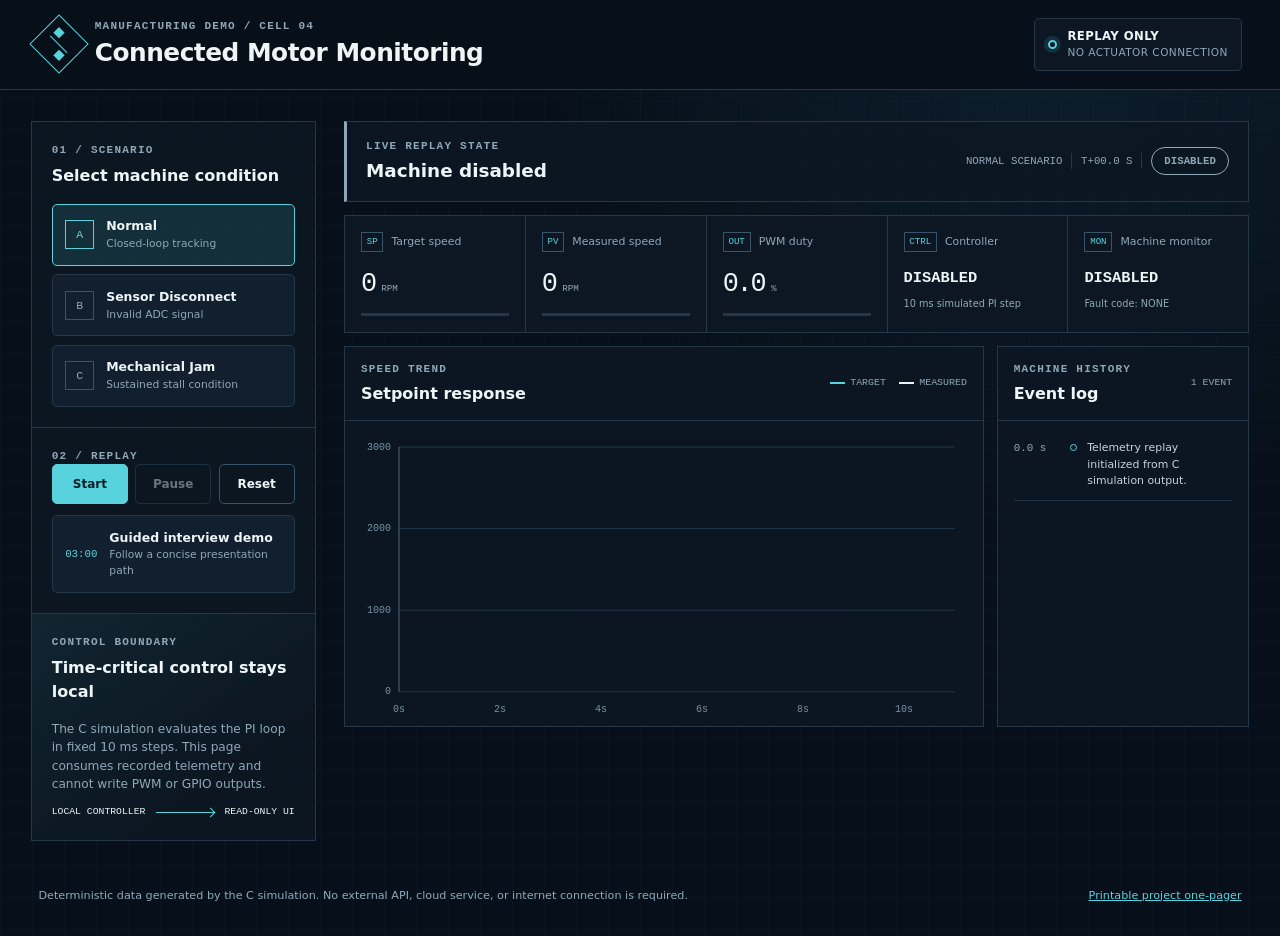
==== docs/index.html @ 9598fbf3 "init branch" ====
<!doctype html>
<html lang="en">
<head>
  <meta charset="utf-8">
  <meta name="viewport" content="width=device-width, initial-scale=1">
  <meta name="description" content="A deterministic operator dashboard for a simulated connected motor monitoring demo.">
  <title>Connected Motor Monitoring &amp; Operator Assistance Demo</title>
  <link rel="icon" href="data:,">
  <link rel="stylesheet" href="styles.css">
</head>
<body>
  <a class="skip-link" href="#dashboard">Skip to dashboard</a>

  <header class="topbar">
    <div class="brand">
      <span class="brand-mark" aria-hidden="true"><span></span></span>
      <div>
        <p class="eyebrow">Manufacturing demo / Cell 04</p>
        <h1>Connected Motor Monitoring</h1>
      </div>
    </div>
    <div class="boundary-badge">
      <span class="boundary-dot" aria-hidden="true"></span>
      <span><strong>Replay only</strong>No actuator connection</span>
    </div>
  </header>

  <main id="dashboard" class="workspace">
    <aside class="control-rail" aria-label="Demo controls">
      <section class="rail-section">
        <p class="section-number">01 / Scenario</p>
        <h2>Select machine condition</h2>
        <div class="scenario-list" role="group" aria-label="Telemetry scenario">
          <button class="scenario-button is-selected" type="button" data-scenario="normal" aria-pressed="true">
            <span class="scenario-index">A</span>
            <span><strong>Normal</strong><small>Closed-loop tracking</small></span>
          </button>
          <button class="scenario-button" type="button" data-scenario="sensor-disconnect" aria-pressed="false">
            <span class="scenario-index">B</span>
            <span><strong>Sensor Disconnect</strong><small>Invalid ADC signal</small></span>
          </button>
          <button class="scenario-button" type="button" data-scenario="mechanical-jam" aria-pressed="false">
            <span class="scenario-index">C</span>
            <span><strong>Mechanical Jam</strong><small>Sustained stall condition</small></span>
          </button>
        </div>
      </section>

      <section class="rail-section">
        <p class="section-number">02 / Replay</p>
        <div class="transport" role="group" aria-label="Replay controls">
          <button id="start-button" class="primary-control" type="button">Start</button>
          <button id="pause-button" type="button" disabled>Pause</button>
          <button id="reset-button" type="button">Reset</button>
        </div>
        <button id="guided-button" class="guided-button" type="button" aria-pressed="false">
          <span class="guide-symbol" aria-hidden="true">03:00</span>
          <span><strong>Guided interview demo</strong><small>Follow a concise presentation path</small></span>
        </button>
      </section>

      <section class="boundary-card" aria-labelledby="control-boundary-title">
        <p class="section-number">Control boundary</p>
        <h2 id="control-boundary-title">Time-critical control stays local</h2>
        <p>The C simulation evaluates the PI loop in fixed 10 ms steps. This page consumes recorded telemetry and cannot write PWM or GPIO outputs.</p>
        <div class="boundary-flow" aria-label="Local control sends read-only telemetry to this dashboard">
          <span>Local controller</span><i aria-hidden="true"></i><span>Read-only UI</span>
        </div>
      </section>
    </aside>

    <div class="dashboard-column">
      <section id="load-error" class="load-error" role="alert" hidden></section>

      <section id="guided-banner" class="guided-banner" aria-live="polite" hidden>
        <span id="guided-step">Step 1 of 4</span>
        <p id="guided-copy">Establish the boundary between local control and supervisory monitoring.</p>
      </section>

      <section class="status-strip" aria-labelledby="machine-summary">
        <div>
          <p class="eyebrow">Live replay state</p>
          <h2 id="machine-summary">Machine disabled</h2>
        </div>
        <div class="status-meta">
          <span id="scenario-label">Normal scenario</span>
          <span id="simulation-time">T+00.0 s</span>
          <span id="machine-state-badge" class="state-badge state-disabled">Disabled</span>
        </div>
      </section>

      <section class="metric-grid" aria-label="Current telemetry">
        <article class="metric-card target-card">
          <div class="metric-heading"><span>SP</span><p>Target speed</p></div>
          <p class="metric-value"><strong id="target-value">0</strong><span>RPM</span></p>
          <div class="metric-track"><i id="target-bar"></i></div>
        </article>
        <article class="metric-card measured-card">
          <div class="metric-heading"><span>PV</span><p>Measured speed</p></div>
          <p class="metric-value"><strong id="measured-value">0</strong><span>RPM</span></p>
          <div class="metric-track"><i id="measured-bar"></i></div>
        </article>
        <article class="metric-card pwm-card">
          <div class="metric-heading"><span>OUT</span><p>PWM duty</p></div>
          <p class="metric-value"><strong id="pwm-value">0.0</strong><span>%</span></p>
          <div class="metric-track"><i id="pwm-bar"></i></div>
        </article>
        <article class="metric-card text-metric">
          <div class="metric-heading"><span>CTRL</span><p>Controller</p></div>
          <p id="controller-value" class="state-value">Disabled</p>
          <small>10 ms simulated PI step</small>
        </article>
        <article class="metric-card text-metric">
          <div class="metric-heading"><span>MON</span><p>Machine monitor</p></div>
          <p id="monitor-value" class="state-value">Disabled</p>
          <small id="fault-code-value">Fault code: NONE</small>
        </article>
      </section>

      <div class="monitoring-grid">
        <section class="panel chart-panel" aria-labelledby="chart-title">
          <div class="panel-header">
            <div>
              <p class="section-number">Speed trend</p>
              <h2 id="chart-title">Setpoint response</h2>
            </div>
            <div class="legend" aria-label="Chart legend">
              <span><i class="legend-target"></i>Target</span>
              <span><i class="legend-measured"></i>Measured</span>
            </div>
          </div>
          <div class="chart-wrap">
            <canvas id="rpm-chart" role="img" aria-labelledby="chart-title" aria-describedby="chart-summary"></canvas>
          </div>
          <p id="chart-summary" class="sr-only">Target and measured motor speed over simulation time.</p>
        </section>

        <section class="panel event-panel" aria-labelledby="event-title">
          <div class="panel-header">
            <div>
              <p class="section-number">Machine history</p>
              <h2 id="event-title">Event log</h2>
            </div>
            <span class="event-count" id="event-count">0 events</span>
          </div>
          <ol id="event-log" class="event-log" aria-live="polite"></ol>
        </section>
      </div>

      <section id="fault-panel" class="fault-panel" aria-labelledby="fault-title" hidden>
        <div class="fault-heading">
          <div class="fault-icon" aria-hidden="true"><span>!</span></div>
          <div>
            <p class="section-number">Operator assistance required</p>
            <h2 id="fault-title">Fault detected</h2>
            <p id="fault-message">Review the machine condition before taking action.</p>
          </div>
          <span id="fault-code-badge" class="fault-code">FAULT</span>
        </div>

        <div class="assistance-grid">
          <section class="workflow" aria-labelledby="workflow-title">
            <p class="section-number">Approved response</p>
            <h3 id="workflow-title">Safe operator workflow</h3>
            <ol id="workflow-steps">
              <li>Confirm that the machine is in a safe state.</li>
              <li>Inspect the indicated connection or physical obstruction.</li>
              <li>Check the displayed telemetry and fault code.</li>
              <li>Record the operator's observation.</li>
              <li>Escalate to maintenance if the issue cannot be cleared safely.</li>
            </ol>
            <label for="operator-note">Operator observation</label>
            <textarea id="operator-note" rows="3" placeholder="Record what was observed. This demo does not persist data."></textarea>
            <button id="record-note-button" type="button">Record in event log</button>
          </section>

          <section class="assistant-card" aria-labelledby="assistant-title">
            <div class="assistant-label"><span>SIM</span>Simulated AI-assistant response</div>
            <h3 id="assistant-title">Advisory only</h3>
            <p id="assistant-response">A deterministic sample response will appear for the active fault.</p>
            <div class="source-box">
              <p>Approved sample sources</p>
              <ul id="assistant-sources"></ul>
            </div>
            <details>
              <summary>Production guardrails</summary>
              <ul>
                <li>Read-only telemetry access</li>
                <li>Approved documentation only</li>
                <li>No direct actuator control</li>
                <li>Visible source references</li>
                <li>Uncertainty disclosure</li>
                <li>Human confirmation before action</li>
                <li>Logged recommendations and decisions</li>
              </ul>
            </details>
            <p class="assistant-disclaimer">This is a rules-based mock, not a language-model integration. It cannot control the motor.</p>
          </section>
        </div>
      </section>
    </div>
  </main>

  <footer>
    <p>Deterministic data generated by the C simulation. No external API, cloud service, or internet connection is required.</p>
    <a href="portfolio-one-pager.html">Printable project one-pager</a>
  </footer>

  <script src="dashboard.js"></script>
</body>
</html>
---- docs/styles.css ----
:root {
  color-scheme: dark;
  --bg: #07101a;
  --surface: #0c1723;
  --surface-raised: #111f2e;
  --surface-soft: #132536;
  --line: #24384a;
  --line-bright: #38546b;
  --text: #edf5f7;
  --muted: #91a7b8;
  --cyan: #58d3dd;
  --cyan-soft: rgba(88, 211, 221, 0.13);
  --blue: #5e8eff;
  --green: #61d095;
  --amber: #f0b653;
  --red: #ff6b6b;
  --red-soft: rgba(255, 107, 107, 0.12);
  --radius: 5px;
  --mono: "IBM Plex Mono", "Cascadia Code", "SFMono-Regular", Consolas, monospace;
  --sans: Inter, ui-sans-serif, system-ui, -apple-system, BlinkMacSystemFont, "Segoe UI", sans-serif;
}

* {
  box-sizing: border-box;
}

html {
  min-width: 320px;
  background: var(--bg);
}

body {
  min-height: 100vh;
  margin: 0;
  color: var(--text);
  background:
    linear-gradient(rgba(56, 84, 107, 0.06) 1px, transparent 1px),
    linear-gradient(90deg, rgba(56, 84, 107, 0.06) 1px, transparent 1px),
    radial-gradient(circle at 82% 0%, rgba(44, 104, 135, 0.16), transparent 32rem),
    var(--bg);
  background-size: 32px 32px, 32px 32px, auto, auto;
  font-family: var(--sans);
  line-height: 1.5;
}

button,
textarea {
  font: inherit;
}

button {
  color: inherit;
}

button:focus-visible,
a:focus-visible,
textarea:focus-visible,
summary:focus-visible {
  outline: 2px solid var(--cyan);
  outline-offset: 3px;
}

button:disabled {
  cursor: not-allowed;
  opacity: 0.42;
}

a {
  color: var(--cyan);
}

.skip-link {
  position: fixed;
  z-index: 20;
  top: 1rem;
  left: 1rem;
  padding: 0.65rem 0.9rem;
  border-radius: var(--radius);
  background: var(--text);
  color: var(--bg);
  transform: translateY(-160%);
}

.skip-link:focus {
  transform: translateY(0);
}

.topbar {
  display: flex;
  align-items: center;
  justify-content: space-between;
  min-height: 88px;
  padding: 1.1rem clamp(1rem, 3vw, 3rem);
  border-bottom: 1px solid var(--line);
  background: rgba(7, 16, 26, 0.92);
}

.brand,
.boundary-badge,
.status-meta,
.metric-heading,
.panel-header,
.legend,
.fault-heading,
.assistant-label,
.boundary-flow {
  display: flex;
  align-items: center;
}

.brand {
  gap: 0.9rem;
}

.brand-mark {
  position: relative;
  width: 42px;
  height: 42px;
  border: 1px solid var(--cyan);
  transform: rotate(45deg);
}

.brand-mark::before,
.brand-mark::after,
.brand-mark span {
  position: absolute;
  content: "";
  background: var(--cyan);
}

.brand-mark::before {
  top: 8px;
  left: 8px;
  width: 8px;
  height: 8px;
}

.brand-mark::after {
  right: 8px;
  bottom: 8px;
  width: 8px;
  height: 8px;
}

.brand-mark span {
  top: 20px;
  left: 8px;
  width: 24px;
  height: 1px;
}

.eyebrow,
.section-number {
  margin: 0;
  color: var(--muted);
  font-family: var(--mono);
  font-size: 0.69rem;
  font-weight: 700;
  letter-spacing: 0.11em;
  text-transform: uppercase;
}

h1,
h2,
h3,
p {
  margin-top: 0;
}

h1 {
  margin-bottom: 0;
  font-size: clamp(1.15rem, 2vw, 1.55rem);
  font-weight: 620;
  letter-spacing: -0.02em;
}

h2 {
  margin-bottom: 0;
  font-size: 1rem;
  font-weight: 620;
}

h3 {
  margin-bottom: 0.75rem;
  font-size: 0.95rem;
}

.boundary-badge {
  gap: 0.65rem;
  padding: 0.55rem 0.8rem;
  border: 1px solid var(--line);
  border-radius: var(--radius);
  background: var(--surface);
}

.boundary-badge span:last-child {
  display: grid;
  color: var(--muted);
  font-size: 0.66rem;
  letter-spacing: 0.04em;
  text-transform: uppercase;
}

.boundary-badge strong {
  color: var(--text);
  font-size: 0.73rem;
}

.boundary-dot {
  width: 9px;
  height: 9px;
  border: 2px solid var(--cyan);
  border-radius: 50%;
  box-shadow: 0 0 0 4px var(--cyan-soft);
}

.workspace {
  display: grid;
  grid-template-columns: minmax(245px, 285px) minmax(0, 1fr);
  gap: clamp(1rem, 2.2vw, 2.2rem);
  width: min(1680px, 100%);
  margin: 0 auto;
  padding: clamp(1rem, 2.4vw, 2.4rem);
}

.control-rail {
  align-self: start;
  border: 1px solid var(--line);
  background: rgba(12, 23, 35, 0.88);
}

.rail-section,
.boundary-card {
  padding: 1.25rem;
}

.rail-section + .rail-section,
.boundary-card {
  border-top: 1px solid var(--line);
}

.rail-section h2,
.boundary-card h2 {
  margin-top: 0.35rem;
  margin-bottom: 1rem;
}

.scenario-list {
  display: grid;
  gap: 0.55rem;
}

.scenario-button,
.guided-button {
  display: flex;
  width: 100%;
  align-items: center;
  gap: 0.75rem;
  padding: 0.78rem;
  border: 1px solid var(--line);
  border-radius: var(--radius);
  background: var(--surface-raised);
  text-align: left;
  cursor: pointer;
}

.scenario-button:hover,
.guided-button:hover {
  border-color: var(--line-bright);
  background: var(--surface-soft);
}

.scenario-button.is-selected {
  border-color: var(--cyan);
  background: var(--cyan-soft);
}

.scenario-index {
  display: grid;
  flex: 0 0 29px;
  width: 29px;
  height: 29px;
  place-items: center;
  border: 1px solid var(--line-bright);
  color: var(--muted);
  font-family: var(--mono);
  font-size: 0.72rem;
}

.is-selected .scenario-index {
  border-color: var(--cyan);
  color: var(--cyan);
}

.scenario-button span:last-child,
.guided-button span:last-child {
  display: grid;
}

.scenario-button strong,
.guided-button strong {
  font-size: 0.78rem;
}

.scenario-button small,
.guided-button small {
  color: var(--muted);
  font-size: 0.67rem;
}

.transport {
  display: grid;
  grid-template-columns: repeat(3, 1fr);
  gap: 0.45rem;
}

.transport button,
#record-note-button {
  padding: 0.62rem 0.35rem;
  border: 1px solid var(--line-bright);
  border-radius: var(--radius);
  background: transparent;
  font-size: 0.75rem;
  font-weight: 700;
  cursor: pointer;
}

.transport .primary-control,
#record-note-button {
  border-color: var(--cyan);
  background: var(--cyan);
  color: #052027;
}

.guided-button {
  margin-top: 0.7rem;
}

.guided-button[aria-pressed="true"] {
  border-color: var(--blue);
  background: rgba(94, 142, 255, 0.13);
}

.guide-symbol {
  color: var(--cyan);
  font-family: var(--mono);
  font-size: 0.67rem;
}

.boundary-card {
  background: linear-gradient(145deg, rgba(88, 211, 221, 0.08), transparent 70%);
}

.boundary-card p:not(.section-number) {
  color: var(--muted);
  font-size: 0.76rem;
}

.boundary-flow {
  justify-content: space-between;
  color: var(--text);
  font-family: var(--mono);
  font-size: 0.61rem;
  text-transform: uppercase;
}

.boundary-flow i {
  position: relative;
  flex: 1;
  height: 1px;
  margin: 0 0.65rem;
  background: var(--cyan);
}

.boundary-flow i::after {
  position: absolute;
  top: -3px;
  right: 0;
  width: 6px;
  height: 6px;
  border-top: 1px solid var(--cyan);
  border-right: 1px solid var(--cyan);
  content: "";
  transform: rotate(45deg);
}

.dashboard-column {
  min-width: 0;
}

.load-error,
.guided-banner {
  margin-bottom: 0.8rem;
  padding: 0.85rem 1rem;
  border: 1px solid var(--red);
  border-radius: var(--radius);
  background: var(--red-soft);
  color: #ffd6d6;
  font-size: 0.8rem;
}

.guided-banner {
  display: flex;
  align-items: center;
  gap: 1rem;
  border-color: var(--blue);
  background: rgba(94, 142, 255, 0.12);
  color: var(--text);
}

.guided-banner[hidden] {
  display: none;
}

.guided-banner span {
  flex: 0 0 auto;
  color: #aebfff;
  font-family: var(--mono);
  font-size: 0.68rem;
  font-weight: 700;
  letter-spacing: 0.08em;
  text-transform: uppercase;
}

.guided-banner p {
  margin-bottom: 0;
  font-size: 0.82rem;
}

.status-strip {
  display: flex;
  min-height: 72px;
  align-items: center;
  justify-content: space-between;
  gap: 1rem;
  padding: 1rem 1.2rem;
  border: 1px solid var(--line);
  border-left: 3px solid var(--muted);
  background: rgba(12, 23, 35, 0.9);
}

.status-strip h2 {
  margin-top: 0.2rem;
  font-size: 1.15rem;
}

.status-strip.is-running {
  border-left-color: var(--green);
}

.status-strip.is-warning {
  border-left-color: var(--amber);
}

.status-strip.is-fault {
  border-left-color: var(--red);
}

.status-meta {
  flex-wrap: wrap;
  justify-content: flex-end;
  gap: 0.55rem;
  color: var(--muted);
  font-family: var(--mono);
  font-size: 0.67rem;
  text-transform: uppercase;
}

.status-meta > span:not(.state-badge) {
  padding-right: 0.55rem;
  border-right: 1px solid var(--line);
}

.state-badge {
  min-width: 78px;
  padding: 0.32rem 0.5rem;
  border: 1px solid currentColor;
  border-radius: 20px;
  text-align: center;
  font-weight: 700;
}

.state-disabled {
  color: var(--muted);
}

.state-running {
  color: var(--green);
}

.state-warning {
  color: var(--amber);
}

.state-fault {
  color: var(--red);
}

.metric-grid {
  display: grid;
  grid-template-columns: repeat(5, minmax(0, 1fr));
  gap: 1px;
  margin-top: 0.8rem;
  border: 1px solid var(--line);
  background: var(--line);
}

.metric-card {
  min-width: 0;
  padding: 1rem;
  background: var(--surface);
}

.metric-heading {
  gap: 0.5rem;
}

.metric-heading > span {
  padding: 0.15rem 0.3rem;
  border: 1px solid var(--line-bright);
  color: var(--cyan);
  font-family: var(--mono);
  font-size: 0.57rem;
}

.metric-heading p {
  overflow: hidden;
  margin-bottom: 0;
  color: var(--muted);
  font-size: 0.68rem;
  text-overflow: ellipsis;
  white-space: nowrap;
}

.metric-value {
  display: flex;
  align-items: baseline;
  gap: 0.4rem;
  margin: 0.72rem 0 0.55rem;
}

.metric-value strong {
  font-family: var(--mono);
  font-size: clamp(1.4rem, 2.1vw, 2rem);
  font-weight: 500;
  letter-spacing: -0.08em;
}

.metric-value span {
  color: var(--muted);
  font-family: var(--mono);
  font-size: 0.58rem;
}

.metric-track {
  overflow: hidden;
  width: 100%;
  height: 3px;
  background: var(--line);
}

.metric-track i {
  display: block;
  width: 0;
  height: 100%;
  background: var(--cyan);
  transition: width 80ms linear;
}

.measured-card .metric-track i {
  background: var(--text);
}

.pwm-card .metric-track i {
  background: var(--blue);
}

.state-value {
  overflow: hidden;
  margin: 0.9rem 0 0.45rem;
  font-family: var(--mono);
  font-size: clamp(0.82rem, 1.2vw, 1.05rem);
  font-weight: 700;
  text-overflow: ellipsis;
  text-transform: uppercase;
  white-space: nowrap;
}

.text-metric small {
  display: block;
  overflow: hidden;
  color: var(--muted);
  font-size: 0.61rem;
  text-overflow: ellipsis;
  white-space: nowrap;
}

.monitoring-grid {
  display: grid;
  grid-template-columns: minmax(0, 1.9fr) minmax(250px, 0.75fr);
  gap: 0.8rem;
  margin-top: 0.8rem;
}

.panel {
  min-width: 0;
  border: 1px solid var(--line);
  background: rgba(12, 23, 35, 0.9);
}

.panel-header {
  min-height: 69px;
  justify-content: space-between;
  gap: 1rem;
  padding: 0.9rem 1rem;
  border-bottom: 1px solid var(--line);
}

.panel-header h2 {
  margin-top: 0.25rem;
}

.legend {
  gap: 0.8rem;
  color: var(--muted);
  font-family: var(--mono);
  font-size: 0.62rem;
  text-transform: uppercase;
}

.legend span {
  display: flex;
  align-items: center;
  gap: 0.35rem;
}

.legend i {
  width: 15px;
  height: 2px;
}

.legend-target {
  background: var(--cyan);
}

.legend-measured {
  background: var(--text);
}

.chart-wrap {
  height: 305px;
  padding: 0.8rem 0.8rem 0.4rem 0.35rem;
}

#rpm-chart {
  display: block;
  width: 100%;
  height: 100%;
}

.event-count {
  color: var(--muted);
  font-family: var(--mono);
  font-size: 0.62rem;
  text-transform: uppercase;
}

.event-log {
  overflow-y: auto;
  height: 305px;
  margin: 0;
  padding: 0.55rem 1rem;
  list-style: none;
  scrollbar-color: var(--line-bright) transparent;
}

.event-log li {
  display: grid;
  grid-template-columns: 48px 8px minmax(0, 1fr);
  gap: 0.55rem;
  padding: 0.65rem 0;
  border-bottom: 1px solid rgba(56, 84, 107, 0.45);
  color: #c6d4de;
  font-size: 0.68rem;
}

.event-log time {
  color: var(--muted);
  font-family: var(--mono);
}

.event-marker {
  width: 7px;
  height: 7px;
  margin-top: 0.25rem;
  border: 1px solid var(--cyan);
  border-radius: 50%;
}

.event-warning .event-marker {
  border-color: var(--amber);
  background: var(--amber);
}

.event-fault .event-marker {
  border-color: var(--red);
  background: var(--red);
  box-shadow: 0 0 0 3px var(--red-soft);
}

.fault-panel {
  margin-top: 0.8rem;
  border: 1px solid var(--red);
  background: rgba(23, 20, 27, 0.96);
}

.fault-heading {
  gap: 1rem;
  padding: 1.1rem 1.2rem;
  border-bottom: 1px solid rgba(255, 107, 107, 0.35);
  background: var(--red-soft);
}

.fault-heading > div:nth-child(2) {
  flex: 1;
}

.fault-heading h2 {
  margin: 0.22rem 0;
  font-size: 1.2rem;
}

.fault-heading p:last-child {
  margin-bottom: 0;
  color: #d9bec1;
  font-size: 0.78rem;
}

.fault-icon {
  display: grid;
  flex: 0 0 38px;
  width: 38px;
  height: 38px;
  place-items: center;
  border: 1px solid var(--red);
  color: var(--red);
  font-family: var(--mono);
  font-size: 1.2rem;
  font-weight: 800;
  transform: rotate(45deg);
}

.fault-icon span {
  display: block;
  transform: rotate(-45deg);
}

.fault-code {
  padding: 0.35rem 0.55rem;
  border: 1px solid var(--red);
  color: var(--red);
  font-family: var(--mono);
  font-size: 0.64rem;
}

.assistance-grid {
  display: grid;
  grid-template-columns: 1fr 1fr;
}

.workflow,
.assistant-card {
  min-width: 0;
  padding: 1.25rem;
}

.assistant-card {
  border-left: 1px solid var(--line);
  background: linear-gradient(145deg, rgba(94, 142, 255, 0.07), transparent 60%);
}

.workflow h3,
.assistant-card h3 {
  margin-top: 0.3rem;
}

.workflow ol {
  padding-left: 1.3rem;
  color: #cbd5dc;
  font-size: 0.77rem;
}

.workflow li {
  margin-bottom: 0.4rem;
  padding-left: 0.25rem;
}

.workflow label {
  display: block;
  margin: 1rem 0 0.4rem;
  color: var(--muted);
  font-size: 0.69rem;
  font-weight: 700;
  text-transform: uppercase;
}

.workflow textarea {
  display: block;
  width: 100%;
  resize: vertical;
  border: 1px solid var(--line-bright);
  border-radius: var(--radius);
  background: var(--bg);
  color: var(--text);
  font-size: 0.75rem;
}

#record-note-button {
  margin-top: 0.55rem;
  padding-right: 0.8rem;
  padding-left: 0.8rem;
}

.assistant-label {
  gap: 0.5rem;
  color: #b7c6ff;
  font-family: var(--mono);
  font-size: 0.65rem;
  font-weight: 700;
  letter-spacing: 0.06em;
  text-transform: uppercase;
}

.assistant-label span {
  padding: 0.15rem 0.3rem;
  border: 1px solid var(--blue);
  color: #aebfff;
}

#assistant-response {
  color: #cfdae3;
  font-size: 0.79rem;
}

.source-box {
  margin: 1rem 0;
  padding: 0.75rem;
  border-left: 2px solid var(--blue);
  background: rgba(94, 142, 255, 0.08);
}

.source-box p {
  margin-bottom: 0.35rem;
  color: #aebfff;
  font-family: var(--mono);
  font-size: 0.62rem;
  font-weight: 700;
  text-transform: uppercase;
}

.source-box ul,
.assistant-card details ul {
  margin: 0;
  padding-left: 1.15rem;
  color: var(--muted);
  font-size: 0.7rem;
}

.assistant-card details {
  border-top: 1px solid var(--line);
  border-bottom: 1px solid var(--line);
  padding: 0.7rem 0;
  color: var(--muted);
  font-size: 0.72rem;
}

.assistant-card summary {
  color: var(--text);
  cursor: pointer;
  font-weight: 700;
}

.assistant-card details ul {
  columns: 2;
  margin-top: 0.65rem;
}

.assistant-disclaimer {
  margin: 0.8rem 0 0;
  color: var(--amber);
  font-size: 0.67rem;
}

footer {
  display: flex;
  justify-content: space-between;
  gap: 1rem;
  padding: 1rem clamp(1rem, 3vw, 3rem) 2rem;
  color: var(--muted);
  font-size: 0.7rem;
}

footer p {
  margin-bottom: 0;
}

.sr-only {
  position: absolute;
  overflow: hidden;
  width: 1px;
  height: 1px;
  padding: 0;
  border: 0;
  clip: rect(0, 0, 0, 0);
  white-space: nowrap;
}

@media (max-width: 1180px) {
  .metric-grid {
    grid-template-columns: repeat(3, 1fr);
  }

  .monitoring-grid {
    grid-template-columns: 1fr;
  }

  .event-log {
    height: 230px;
  }
}

@media (max-width: 820px) {
  .topbar {
    align-items: flex-start;
  }

  .boundary-badge {
    display: none;
  }

  .workspace {
    grid-template-columns: 1fr;
  }

  .control-rail {
    display: grid;
    grid-template-columns: 1fr 1fr;
  }

  .rail-section + .rail-section {
    border-top: 0;
    border-left: 1px solid var(--line);
  }

  .boundary-card {
    grid-column: 1 / -1;
  }

  .scenario-list {
    grid-template-columns: repeat(3, 1fr);
  }

  .scenario-button {
    align-items: flex-start;
  }

  .scenario-index {
    display: none;
  }

  .status-strip,
  .fault-heading {
    align-items: flex-start;
  }

  .status-strip {
    display: grid;
  }

  .status-meta {
    justify-content: flex-start;
  }

  .assistance-grid {
    grid-template-columns: 1fr;
  }

  .assistant-card {
    border-top: 1px solid var(--line);
    border-left: 0;
  }
}

@media (max-width: 560px) {
  .topbar {
    min-height: 72px;
  }

  .brand-mark {
    width: 34px;
    height: 34px;
  }

  .brand-mark::before {
    top: 6px;
    left: 6px;
    width: 7px;
    height: 7px;
  }

  .brand-mark::after {
    right: 6px;
    bottom: 6px;
    width: 7px;
    height: 7px;
  }

  .brand-mark span {
    top: 16px;
    left: 6px;
    width: 21px;
  }

  .brand .eyebrow {
    display: none;
  }

  .workspace {
    padding: 0.7rem;
  }

  .control-rail {
    grid-template-columns: 1fr;
  }

  .rail-section + .rail-section {
    border-top: 1px solid var(--line);
    border-left: 0;
  }

  .scenario-list {
    grid-template-columns: 1fr;
  }

  .scenario-button {
    align-items: center;
  }

  .scenario-index {
    display: grid;
  }

  .metric-grid {
    grid-template-columns: 1fr 1fr;
  }

  .metric-card:last-child {
    grid-column: 1 / -1;
  }

  .metric-value strong {
    font-size: 1.45rem;
  }

  .chart-wrap {
    height: 240px;
  }

  .legend {
    align-items: flex-end;
    flex-direction: column;
    gap: 0.25rem;
  }

  .guided-banner,
  footer {
    align-items: flex-start;
    flex-direction: column;
  }

  .fault-heading {
    display: grid;
    grid-template-columns: 38px 1fr;
  }

  .fault-code {
    grid-column: 1 / -1;
    overflow-wrap: anywhere;
  }

  .assistant-card details ul {
    columns: 1;
  }
}

@media (prefers-reduced-motion: reduce) {
  *,
  *::before,
  *::after {
    scroll-behavior: auto !important;
    transition-duration: 0.01ms !important;
  }
}
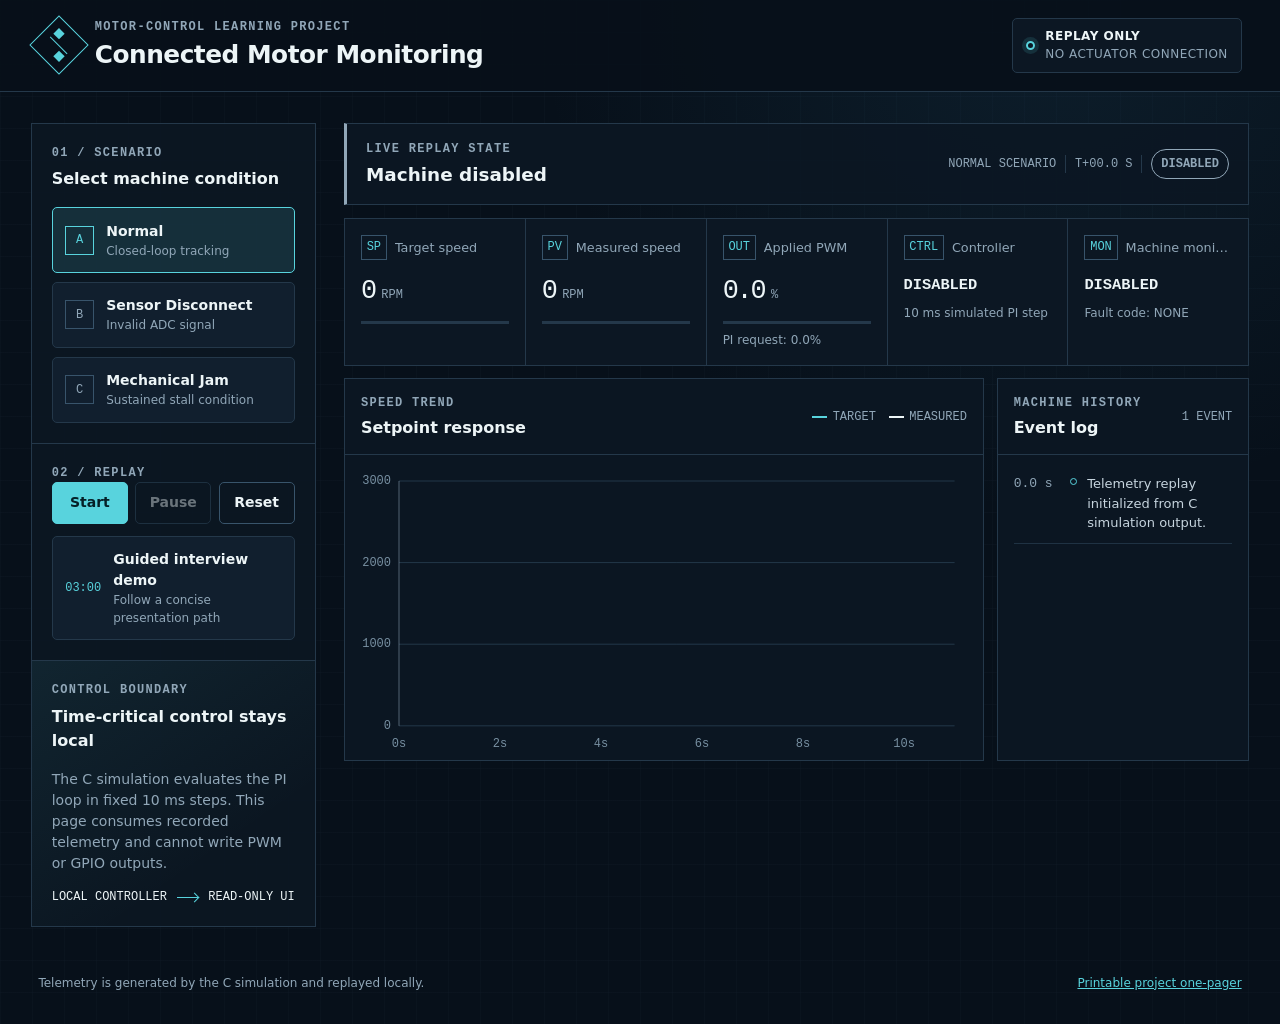
==== commit 5f2ca258: "Update connected motor demo" ====
--- a/docs/index.html
+++ b/docs/index.html
@@ -3,8 +3,8 @@
 <head>
   <meta charset="utf-8">
   <meta name="viewport" content="width=device-width, initial-scale=1">
-  <meta name="description" content="A deterministic operator dashboard for a simulated connected motor monitoring demo.">
-  <title>Connected Motor Monitoring &amp; Operator Assistance Demo</title>
+  <meta name="description" content="Replay motor-control telemetry and inspect normal, sensor-fault, and stall behavior.">
+  <title>Connected Motor Monitoring Demo</title>
   <link rel="icon" href="data:,">
   <link rel="stylesheet" href="styles.css">
 </head>
@@ -15,7 +15,7 @@
     <div class="brand">
       <span class="brand-mark" aria-hidden="true"><span></span></span>
       <div>
-        <p class="eyebrow">Manufacturing demo / Cell 04</p>
+        <p class="eyebrow">Motor-control learning project</p>
         <h1>Connected Motor Monitoring</h1>
       </div>
     </div>
@@ -23,6 +23,7 @@
       <span class="boundary-dot" aria-hidden="true"></span>
       <span><strong>Replay only</strong>No actuator connection</span>
     </div>
+    <p class="mobile-boundary">Replay only</p>
   </header>
 
   <main id="dashboard" class="workspace">
@@ -101,9 +102,10 @@
           <div class="metric-track"><i id="measured-bar"></i></div>
         </article>
         <article class="metric-card pwm-card">
-          <div class="metric-heading"><span>OUT</span><p>PWM duty</p></div>
+          <div class="metric-heading"><span>OUT</span><p>Applied PWM</p></div>
           <p class="metric-value"><strong id="pwm-value">0.0</strong><span>%</span></p>
           <div class="metric-track"><i id="pwm-bar"></i></div>
+          <small id="controller-pwm-note">PI request: 0.0%</small>
         </article>
         <article class="metric-card text-metric">
           <div class="metric-heading"><span>CTRL</span><p>Controller</p></div>
@@ -160,8 +162,8 @@
 
         <div class="assistance-grid">
           <section class="workflow" aria-labelledby="workflow-title">
-            <p class="section-number">Approved response</p>
-            <h3 id="workflow-title">Safe operator workflow</h3>
+            <p class="section-number">Demo response</p>
+            <h3 id="workflow-title">Operator workflow</h3>
             <ol id="workflow-steps">
               <li>Confirm that the machine is in a safe state.</li>
               <li>Inspect the indicated connection or physical obstruction.</li>
@@ -175,26 +177,14 @@
           </section>
 
           <section class="assistant-card" aria-labelledby="assistant-title">
-            <div class="assistant-label"><span>SIM</span>Simulated AI-assistant response</div>
-            <h3 id="assistant-title">Advisory only</h3>
-            <p id="assistant-response">A deterministic sample response will appear for the active fault.</p>
+            <div class="assistant-label"><span>RULES</span>Rules-based guidance</div>
+            <h3 id="assistant-title">Suggested next step</h3>
+            <p id="assistant-response">Guidance will appear for the active fault.</p>
             <div class="source-box">
-              <p>Approved sample sources</p>
+              <p>Sample references</p>
               <ul id="assistant-sources"></ul>
             </div>
-            <details>
-              <summary>Production guardrails</summary>
-              <ul>
-                <li>Read-only telemetry access</li>
-                <li>Approved documentation only</li>
-                <li>No direct actuator control</li>
-                <li>Visible source references</li>
-                <li>Uncertainty disclosure</li>
-                <li>Human confirmation before action</li>
-                <li>Logged recommendations and decisions</li>
-              </ul>
-            </details>
-            <p class="assistant-disclaimer">This is a rules-based mock, not a language-model integration. It cannot control the motor.</p>
+            <p class="assistant-disclaimer">Deterministic demo text, not a language model. It has no motor-control path.</p>
           </section>
         </div>
       </section>
@@ -202,7 +192,7 @@
   </main>
 
   <footer>
-    <p>Deterministic data generated by the C simulation. No external API, cloud service, or internet connection is required.</p>
+    <p>Telemetry is generated by the C simulation and replayed locally.</p>
     <a href="portfolio-one-pager.html">Printable project one-pager</a>
   </footer>
 
--- a/docs/styles.css
+++ b/docs/styles.css
@@ -154,7 +154,7 @@
   margin: 0;
   color: var(--muted);
   font-family: var(--mono);
-  font-size: 0.69rem;
+  font-size: 0.75rem;
   font-weight: 700;
   letter-spacing: 0.11em;
   text-transform: uppercase;
@@ -196,14 +196,24 @@
 .boundary-badge span:last-child {
   display: grid;
   color: var(--muted);
-  font-size: 0.66rem;
+  font-size: 0.75rem;
   letter-spacing: 0.04em;
   text-transform: uppercase;
 }
 
 .boundary-badge strong {
   color: var(--text);
-  font-size: 0.73rem;
+  font-size: 0.75rem;
+}
+
+.mobile-boundary {
+  display: none;
+  margin: 0;
+  color: var(--cyan);
+  font-family: var(--mono);
+  font-size: 0.75rem;
+  font-weight: 700;
+  text-transform: uppercase;
 }
 
 .boundary-dot {
@@ -284,7 +294,7 @@
   border: 1px solid var(--line-bright);
   color: var(--muted);
   font-family: var(--mono);
-  font-size: 0.72rem;
+  font-size: 0.75rem;
 }
 
 .is-selected .scenario-index {
@@ -299,13 +309,13 @@
 
 .scenario-button strong,
 .guided-button strong {
-  font-size: 0.78rem;
+  font-size: 0.875rem;
 }
 
 .scenario-button small,
 .guided-button small {
   color: var(--muted);
-  font-size: 0.67rem;
+  font-size: 0.75rem;
 }
 
 .transport {
@@ -320,7 +330,7 @@
   border: 1px solid var(--line-bright);
   border-radius: var(--radius);
   background: transparent;
-  font-size: 0.75rem;
+  font-size: 0.875rem;
   font-weight: 700;
   cursor: pointer;
 }
@@ -344,7 +354,7 @@
 .guide-symbol {
   color: var(--cyan);
   font-family: var(--mono);
-  font-size: 0.67rem;
+  font-size: 0.75rem;
 }
 
 .boundary-card {
@@ -353,14 +363,14 @@
 
 .boundary-card p:not(.section-number) {
   color: var(--muted);
-  font-size: 0.76rem;
+  font-size: 0.875rem;
 }
 
 .boundary-flow {
   justify-content: space-between;
   color: var(--text);
   font-family: var(--mono);
-  font-size: 0.61rem;
+  font-size: 0.75rem;
   text-transform: uppercase;
 }
 
@@ -416,7 +426,7 @@
   flex: 0 0 auto;
   color: #aebfff;
   font-family: var(--mono);
-  font-size: 0.68rem;
+  font-size: 0.75rem;
   font-weight: 700;
   letter-spacing: 0.08em;
   text-transform: uppercase;
@@ -424,7 +434,7 @@
 
 .guided-banner p {
   margin-bottom: 0;
-  font-size: 0.82rem;
+  font-size: 0.875rem;
 }
 
 .status-strip {
@@ -462,7 +472,7 @@
   gap: 0.55rem;
   color: var(--muted);
   font-family: var(--mono);
-  font-size: 0.67rem;
+  font-size: 0.75rem;
   text-transform: uppercase;
 }
 
@@ -520,14 +530,14 @@
   border: 1px solid var(--line-bright);
   color: var(--cyan);
   font-family: var(--mono);
-  font-size: 0.57rem;
+  font-size: 0.75rem;
 }
 
 .metric-heading p {
   overflow: hidden;
   margin-bottom: 0;
   color: var(--muted);
-  font-size: 0.68rem;
+  font-size: 0.8rem;
   text-overflow: ellipsis;
   white-space: nowrap;
 }
@@ -549,7 +559,7 @@
 .metric-value span {
   color: var(--muted);
   font-family: var(--mono);
-  font-size: 0.58rem;
+  font-size: 0.75rem;
 }
 
 .metric-track {
@@ -590,9 +600,16 @@
   display: block;
   overflow: hidden;
   color: var(--muted);
-  font-size: 0.61rem;
+  font-size: 0.75rem;
   text-overflow: ellipsis;
   white-space: nowrap;
+}
+
+#controller-pwm-note {
+  display: block;
+  margin-top: 0.45rem;
+  color: var(--muted);
+  font-size: 0.75rem;
 }
 
 .monitoring-grid {
@@ -624,7 +641,7 @@
   gap: 0.8rem;
   color: var(--muted);
   font-family: var(--mono);
-  font-size: 0.62rem;
+  font-size: 0.75rem;
   text-transform: uppercase;
 }
 
@@ -661,7 +678,7 @@
 .event-count {
   color: var(--muted);
   font-family: var(--mono);
-  font-size: 0.62rem;
+  font-size: 0.75rem;
   text-transform: uppercase;
 }
 
@@ -681,7 +698,7 @@
   padding: 0.65rem 0;
   border-bottom: 1px solid rgba(56, 84, 107, 0.45);
   color: #c6d4de;
-  font-size: 0.68rem;
+  font-size: 0.8125rem;
 }
 
 .event-log time {
@@ -760,7 +777,7 @@
   border: 1px solid var(--red);
   color: var(--red);
   font-family: var(--mono);
-  font-size: 0.64rem;
+  font-size: 0.75rem;
 }
 
 .assistance-grid {
@@ -787,7 +804,7 @@
 .workflow ol {
   padding-left: 1.3rem;
   color: #cbd5dc;
-  font-size: 0.77rem;
+  font-size: 0.875rem;
 }
 
 .workflow li {
@@ -799,7 +816,7 @@
   display: block;
   margin: 1rem 0 0.4rem;
   color: var(--muted);
-  font-size: 0.69rem;
+  font-size: 0.75rem;
   font-weight: 700;
   text-transform: uppercase;
 }
@@ -812,7 +829,7 @@
   border-radius: var(--radius);
   background: var(--bg);
   color: var(--text);
-  font-size: 0.75rem;
+  font-size: 0.875rem;
 }
 
 #record-note-button {
@@ -825,7 +842,7 @@
   gap: 0.5rem;
   color: #b7c6ff;
   font-family: var(--mono);
-  font-size: 0.65rem;
+  font-size: 0.75rem;
   font-weight: 700;
   letter-spacing: 0.06em;
   text-transform: uppercase;
@@ -839,7 +856,7 @@
 
 #assistant-response {
   color: #cfdae3;
-  font-size: 0.79rem;
+  font-size: 0.875rem;
 }
 
 .source-box {
@@ -853,42 +870,22 @@
   margin-bottom: 0.35rem;
   color: #aebfff;
   font-family: var(--mono);
-  font-size: 0.62rem;
+  font-size: 0.75rem;
   font-weight: 700;
   text-transform: uppercase;
 }
 
-.source-box ul,
-.assistant-card details ul {
+.source-box ul {
   margin: 0;
   padding-left: 1.15rem;
   color: var(--muted);
-  font-size: 0.7rem;
-}
-
-.assistant-card details {
-  border-top: 1px solid var(--line);
-  border-bottom: 1px solid var(--line);
-  padding: 0.7rem 0;
-  color: var(--muted);
-  font-size: 0.72rem;
-}
-
-.assistant-card summary {
-  color: var(--text);
-  cursor: pointer;
-  font-weight: 700;
-}
-
-.assistant-card details ul {
-  columns: 2;
-  margin-top: 0.65rem;
+  font-size: 0.8125rem;
 }
 
 .assistant-disclaimer {
   margin: 0.8rem 0 0;
   color: var(--amber);
-  font-size: 0.67rem;
+  font-size: 0.75rem;
 }
 
 footer {
@@ -897,7 +894,7 @@
   gap: 1rem;
   padding: 1rem clamp(1rem, 3vw, 3rem) 2rem;
   color: var(--muted);
-  font-size: 0.7rem;
+  font-size: 0.75rem;
 }
 
 footer p {
@@ -938,6 +935,10 @@
     display: none;
   }
 
+  .mobile-boundary {
+    display: block;
+  }
+
   .workspace {
     grid-template-columns: 1fr;
   }
@@ -1029,6 +1030,10 @@
     padding: 0.7rem;
   }
 
+  .rail-section {
+    padding: 0.9rem;
+  }
+
   .control-rail {
     grid-template-columns: 1fr;
   }
@@ -1039,15 +1044,31 @@
   }
 
   .scenario-list {
-    grid-template-columns: 1fr;
+    grid-template-columns: repeat(3, 1fr);
   }
 
   .scenario-button {
-    align-items: center;
+    min-height: 54px;
+    justify-content: center;
+    padding: 0.55rem 0.35rem;
+    text-align: center;
   }
 
   .scenario-index {
-    display: grid;
+    display: none;
+  }
+
+  .scenario-button small {
+    display: none;
+  }
+
+  .scenario-button strong {
+    font-size: 0.875rem;
+    line-height: 1.25;
+  }
+
+  .boundary-card {
+    display: none;
   }
 
   .metric-grid {
@@ -1088,9 +1109,6 @@
     overflow-wrap: anywhere;
   }
 
-  .assistant-card details ul {
-    columns: 1;
-  }
 }
 
 @media (prefers-reduced-motion: reduce) {
